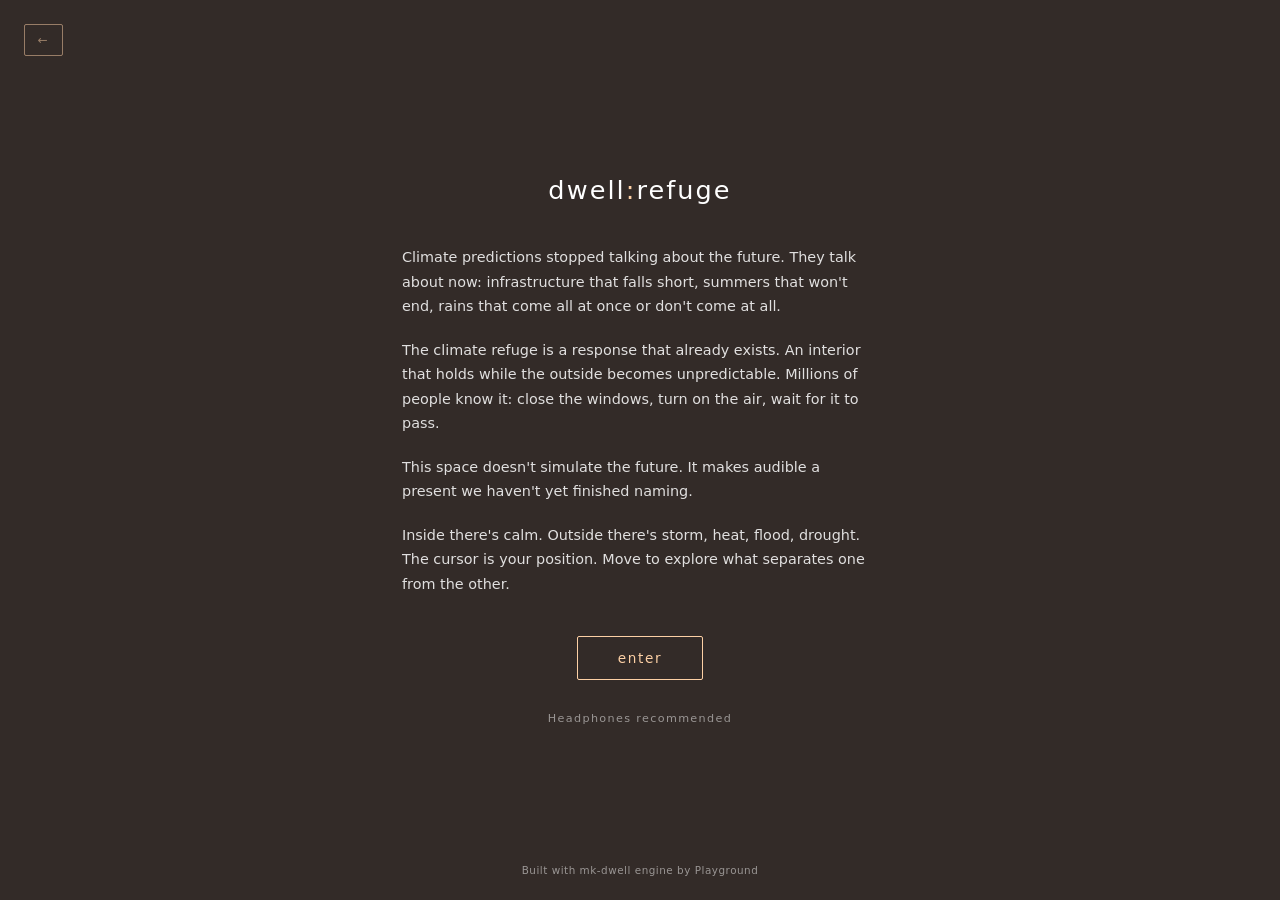
==== index.html @ 6f2449d6 "Phase 7: hybrid engine - optional real field recordings New js/samples.js layer: real CC0 recordings" ====
<!DOCTYPE html>
<html lang="en">
<head>
    <meta charset="UTF-8">
    <meta name="viewport" content="width=device-width, initial-scale=1.0">
    <title>dwell:refuge</title>
    <meta name="description" content="A climate refuge soundscape. The center is where you want to stay. The corners are where you want to escape from.">

    <!-- Favicon -->
    <link rel="icon" type="image/svg+xml" href="data:image/svg+xml,%3Csvg xmlns='http://www.w3.org/2000/svg' viewBox='0 0 32 32'%3E%3Crect width='32' height='32' fill='%23332b28'/%3E%3Ccircle cx='16' cy='16' r='4' fill='%23fdd0a5'/%3E%3C/svg%3E">

    <!-- Theme color -->
    <meta name="theme-color" content="#332b28">

    <!-- PWA Manifest -->
    <link rel="manifest" href="manifest.json">
    <meta name="apple-mobile-web-app-capable" content="yes">
    <meta name="apple-mobile-web-app-status-bar-style" content="black-translucent">
    <meta name="apple-mobile-web-app-title" content="refuge">

    <!-- Open Graph -->
    <meta property="og:title" content="dwell:refuge">
    <meta property="og:description" content="A climate refuge soundscape by Heated Studio">
    <meta property="og:type" content="website">

    <!-- Stylesheet -->
    <link rel="stylesheet" href="css/style.css">
</head>
<body>
    <!-- Back link (same tab: the graceful audio fade precedes navigation) -->
    <a href="https://heated.studio" class="back-link" aria-label="Back to heated.studio">&larr;</a>

    <!-- Entry Screen -->
    <div id="entry" class="entry-screen">
        <div class="entry-content">
            <h1 class="entry-title">dwell<span class="colon">:</span>refuge</h1>
            <div class="entry-text">
                <p>Climate predictions stopped talking about the future. They talk about now: infrastructure that falls short, summers that won't end, rains that come all at once or don't come at all.</p>
                <p>The climate refuge is a response that already exists. An interior that holds while the outside becomes unpredictable. Millions of people know it: close the windows, turn on the air, wait for it to pass.</p>
                <p>This space doesn't simulate the future. It makes audible a present we haven't yet finished naming.</p>
                <p>Inside there's calm. Outside there's storm, heat, flood, drought. The cursor is your position. Move to explore what separates one from the other.</p>
            </div>
            <button id="enterBtn" class="entry-button">enter</button>
            <p class="entry-hint">Headphones recommended</p>
        </div>
        <p class="entry-credit">Built with mk-dwell engine by Playground</p>
    </div>

    <!-- Sound Space (hidden until entered) -->
    <div id="space" class="sound-space hidden">
        <div class="space-hint" id="hint">move</div>
        <div class="zone-label" id="zoneLabel" aria-live="polite"></div>
    </div>

    <!-- Scripts (order matters: synthesis -> samples -> zones -> audio -> input -> main) -->
    <script src="js/synthesis.js"></script>
    <script src="js/samples.js"></script>
    <script src="js/zones.js"></script>
    <script src="js/audio.js"></script>
    <script src="js/input.js"></script>
    <script src="js/main.js"></script>

    <!-- Service Worker Registration -->
    <script>
        if ('serviceWorker' in navigator) {
            navigator.serviceWorker.register('service-worker.js')
                .then(function(registration) {
                    console.log('SW registered:', registration.scope);
                })
                .catch(function(error) {
                    console.log('SW registration failed:', error);
                });
        }
    </script>
</body>
</html>
---- css/style.css ----
/* ============================================
   DWELL:REFUGE - Heated Studio Edition
   A climate refuge soundscape
   ============================================ */

:root {
    --heated-bg: #332b28;
    --heated-text: #ffffff;
    --heated-accent: #fdd0a5;
    --heated-text-dim: rgba(255, 255, 255, 0.5);
    --heated-accent-dim: rgba(253, 208, 165, 0.5);
}

* {
    margin: 0;
    padding: 0;
    box-sizing: border-box;
}

html, body {
    width: 100%;
    height: 100%;
    overflow: hidden;
    background: var(--heated-bg);
    font-family: system-ui, -apple-system, BlinkMacSystemFont, 'Segoe UI', Roboto, sans-serif;
    color: var(--heated-text);
    cursor: crosshair;
}

/* Entry Screen */
.entry-screen {
    position: fixed;
    inset: 0;
    display: flex;
    align-items: center;
    justify-content: center;
    background: var(--heated-bg);
    z-index: 100;
    transition: opacity 1s ease-out;
    cursor: default;
}

.entry-screen.fade-out {
    opacity: 0;
    pointer-events: none;
}

.entry-content {
    text-align: center;
    max-width: 540px;
    padding: 2rem;
}

.entry-title {
    font-size: 1.6rem;
    font-weight: 300;
    color: var(--heated-text);
    letter-spacing: 0.08em;
    margin-bottom: 2.5rem;
}

.entry-title .colon {
    color: var(--heated-accent);
}

.entry-text {
    margin-bottom: 2.5rem;
    text-align: left;
}

.entry-text p {
    font-size: 0.9rem;
    font-weight: 300;
    line-height: 1.7;
    color: var(--heated-text);
    margin-bottom: 1.2rem;
    opacity: 0.85;
}

.entry-text p:last-child {
    margin-bottom: 0;
}

.entry-button {
    background: none;
    border: 1px solid var(--heated-accent);
    border-radius: 2px;
    font-family: inherit;
    font-size: 0.85rem;
    font-weight: 400;
    color: var(--heated-accent);
    letter-spacing: 0.12em;
    cursor: pointer;
    padding: 0.8rem 2.5rem;
    transition: all 0.2s ease;
}

.entry-button:hover {
    background: var(--heated-accent);
    color: var(--heated-bg);
}

.entry-button:active {
    opacity: 0.8;
}

.entry-hint {
    margin-top: 2rem;
    font-size: 0.7rem;
    font-weight: 300;
    color: var(--heated-text-dim);
    letter-spacing: 0.12em;
}

.entry-credit {
    position: absolute;
    bottom: 1.5rem;
    left: 50%;
    transform: translateX(-50%);
    font-size: 0.65rem;
    font-weight: 300;
    color: var(--heated-text-dim);
    letter-spacing: 0.05em;
}

/* Sound Space */
.sound-space {
    position: fixed;
    inset: 0;
    background: var(--heated-bg);
    transition: background-color 1.5s ease-out;
    cursor: crosshair;
}

.sound-space.hidden {
    display: none;
}

/* Hint text */
.space-hint {
    position: fixed;
    bottom: 2rem;
    left: 50%;
    transform: translateX(-50%);
    font-size: 0.7rem;
    font-weight: 300;
    color: var(--heated-text-dim);
    letter-spacing: 0.15em;
    opacity: 0;
    transition: opacity 2s ease;
    pointer-events: none;
}

.space-hint.visible {
    opacity: 1;
}

.space-hint.fade {
    opacity: 0;
}

/* Back link */
.back-link {
    position: fixed;
    top: 1.5rem;
    left: 1.5rem;
    font-size: 0.75rem;
    font-weight: 400;
    color: var(--heated-accent-dim);
    text-decoration: none;
    letter-spacing: 0.08em;
    padding: 0.5rem 0.8rem;
    border: 1px solid var(--heated-accent-dim);
    border-radius: 2px;
    z-index: 200;
    transition: all 0.2s ease;
    cursor: pointer;
}

.back-link:hover {
    color: var(--heated-accent);
    border-color: var(--heated-accent);
}

/* Debug overlay (?debug) */
.debug-panel {
    position: fixed;
    top: 1rem;
    right: 1rem;
    margin: 0;
    padding: 0.6rem 0.8rem;
    font-family: ui-monospace, 'SF Mono', Menlo, monospace;
    font-size: 0.65rem;
    line-height: 1.5;
    color: var(--heated-accent);
    background: rgba(0, 0, 0, 0.35);
    border-radius: 2px;
    pointer-events: none;
    z-index: 300;
    white-space: pre;
}

.entry-button:disabled {
    opacity: 0.4;
    cursor: default;
}

.entry-button:disabled:hover {
    background: none;
    color: var(--heated-accent);
}

/* Keyboard focus */
.entry-button:focus-visible,
.back-link:focus-visible,
.gyro-button:focus-visible {
    outline: 1px solid var(--heated-accent);
    outline-offset: 3px;
}

/* Prevent text selection */
.entry-screen, .sound-space {
    user-select: none;
    -webkit-user-select: none;
}

/* Cursor glow - soft light following the listener's position */
.cursor-glow {
    position: fixed;
    width: 320px;
    height: 320px;
    margin: -160px 0 0 -160px;
    border-radius: 50%;
    background: radial-gradient(circle,
        rgba(253, 208, 165, 0.07) 0%,
        rgba(253, 208, 165, 0) 70%);
    pointer-events: none;
    z-index: 50;
    transition: left 0.1s linear, top 0.1s linear;
}

.cursor-glow.hidden {
    display: none;
}

/* Zone label - appears when dwelling in place */
.zone-label {
    position: fixed;
    top: 50%;
    left: 50%;
    transform: translate(-50%, -50%);
    font-size: 0.75rem;
    font-weight: 300;
    color: var(--heated-accent-dim);
    letter-spacing: 0.35em;
    text-transform: lowercase;
    opacity: 0;
    transition: opacity 1.5s ease;
    pointer-events: none;
}

.zone-label.visible {
    opacity: 1;
}

/* Event pulses - synced to zone sounds */
.sound-space::after {
    content: '';
    position: absolute;
    inset: 0;
    background: #ffffff;
    opacity: 0;
    pointer-events: none;
}

.sound-space.flash::after {
    animation: zone-flash 0.6s ease-out;
}

@keyframes zone-flash {
    0% { opacity: 0.06; }
    100% { opacity: 0; }
}

.sound-space.shake {
    animation: zone-shake 0.5s ease-in-out;
}

@keyframes zone-shake {
    0%, 100% { transform: translate(0, 0); }
    20% { transform: translate(1px, 0); }
    40% { transform: translate(-1px, 1px); }
    60% { transform: translate(1px, -1px); }
    80% { transform: translate(-1px, 0); }
}

@media (prefers-reduced-motion: reduce) {
    .sound-space.flash::after,
    .sound-space.shake {
        animation: none;
    }

    .cursor-glow {
        transition: none;
    }
}

/* Gyroscope Button (Mobile) */
.gyro-button {
    position: fixed;
    bottom: 2rem;
    left: 50%;
    transform: translateX(-50%);
    background: none;
    border: 1px solid var(--heated-accent-dim);
    border-radius: 2px;
    font-family: inherit;
    font-size: 0.7rem;
    font-weight: 300;
    color: var(--heated-accent-dim);
    letter-spacing: 0.1em;
    padding: 0.6rem 1.2rem;
    z-index: 150;
    cursor: pointer;
    transition: all 0.2s ease;
}

.gyro-button:hover,
.gyro-button:active {
    color: var(--heated-accent);
    border-color: var(--heated-accent);
}

/* Touch devices */
@media (hover: none) {
    html, body, .sound-space {
        cursor: default;
    }
}
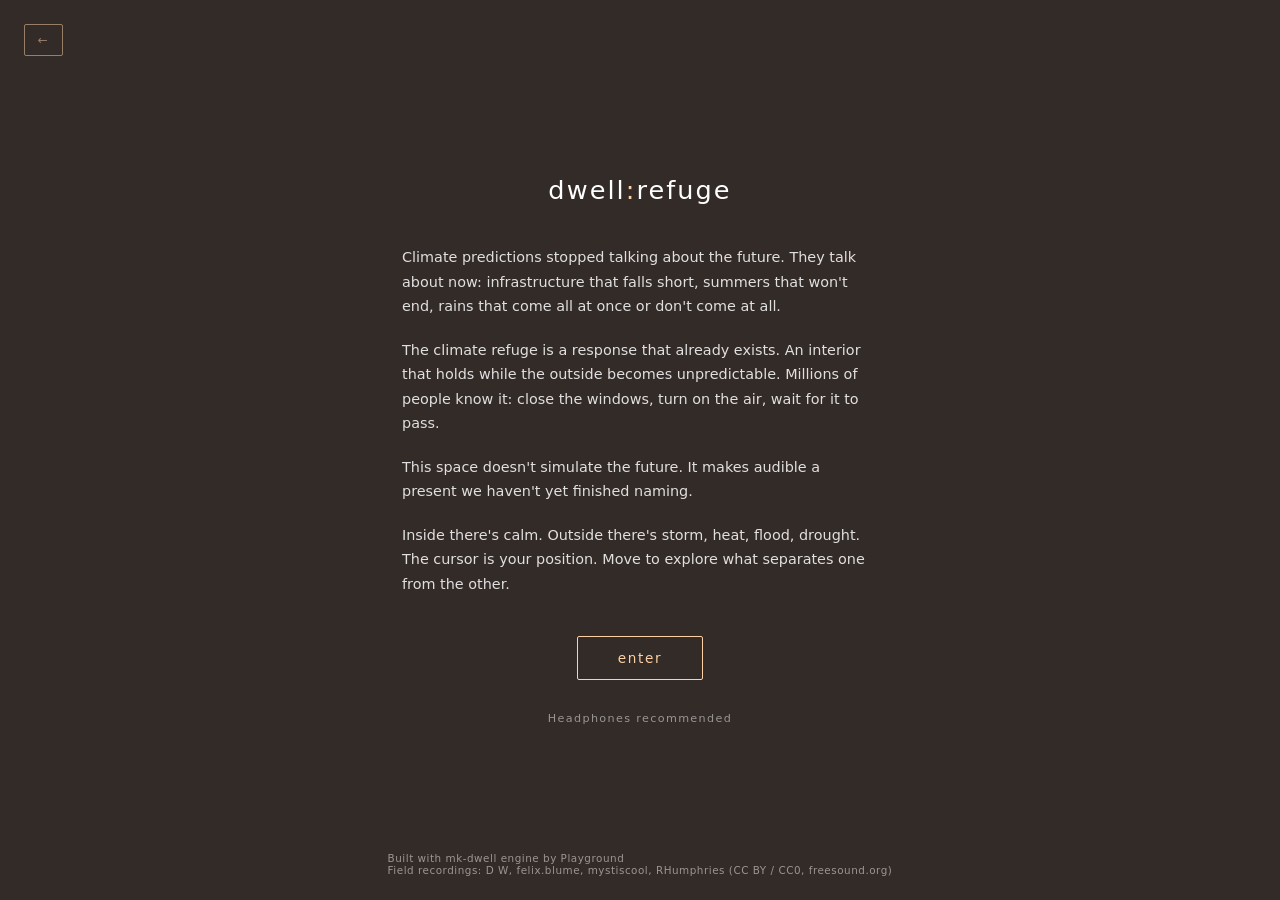
==== commit d72958bf: "Add real field recordings: rain, wind, water and thunder Fetched free-licensed recordings through th" ====
--- a/index.html
+++ b/index.html
@@ -43,7 +43,7 @@
             <button id="enterBtn" class="entry-button">enter</button>
             <p class="entry-hint">Headphones recommended</p>
         </div>
-        <p class="entry-credit">Built with mk-dwell engine by Playground</p>
+        <p class="entry-credit">Built with mk-dwell engine by Playground<br>Field recordings: D&nbsp;W, felix.blume, mystiscool, RHumphries (CC&nbsp;BY&nbsp;/&nbsp;CC0, freesound.org)</p>
     </div>
 
     <!-- Sound Space (hidden until entered) -->
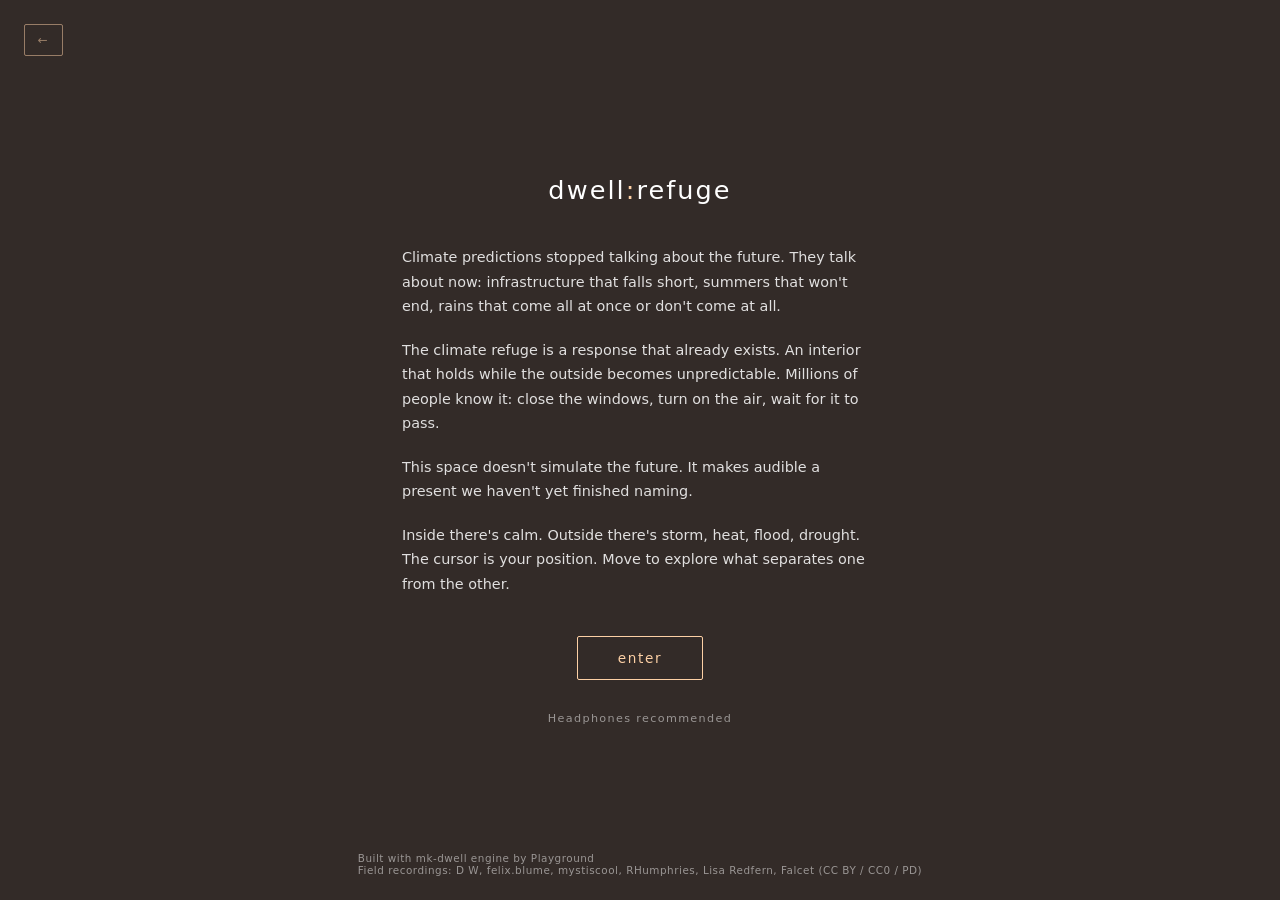
==== commit faa23e6e: "Add cicadas and splash recordings from the Blanket collection Sourced github.com/rafaelmardojai/blan" ====
--- a/index.html
+++ b/index.html
@@ -43,7 +43,7 @@
             <button id="enterBtn" class="entry-button">enter</button>
             <p class="entry-hint">Headphones recommended</p>
         </div>
-        <p class="entry-credit">Built with mk-dwell engine by Playground<br>Field recordings: D&nbsp;W, felix.blume, mystiscool, RHumphries (CC&nbsp;BY&nbsp;/&nbsp;CC0, freesound.org)</p>
+        <p class="entry-credit">Built with mk-dwell engine by Playground<br>Field recordings: D&nbsp;W, felix.blume, mystiscool, RHumphries, Lisa&nbsp;Redfern, Falcet (CC&nbsp;BY&nbsp;/&nbsp;CC0&nbsp;/&nbsp;PD)</p>
     </div>
 
     <!-- Sound Space (hidden until entered) -->
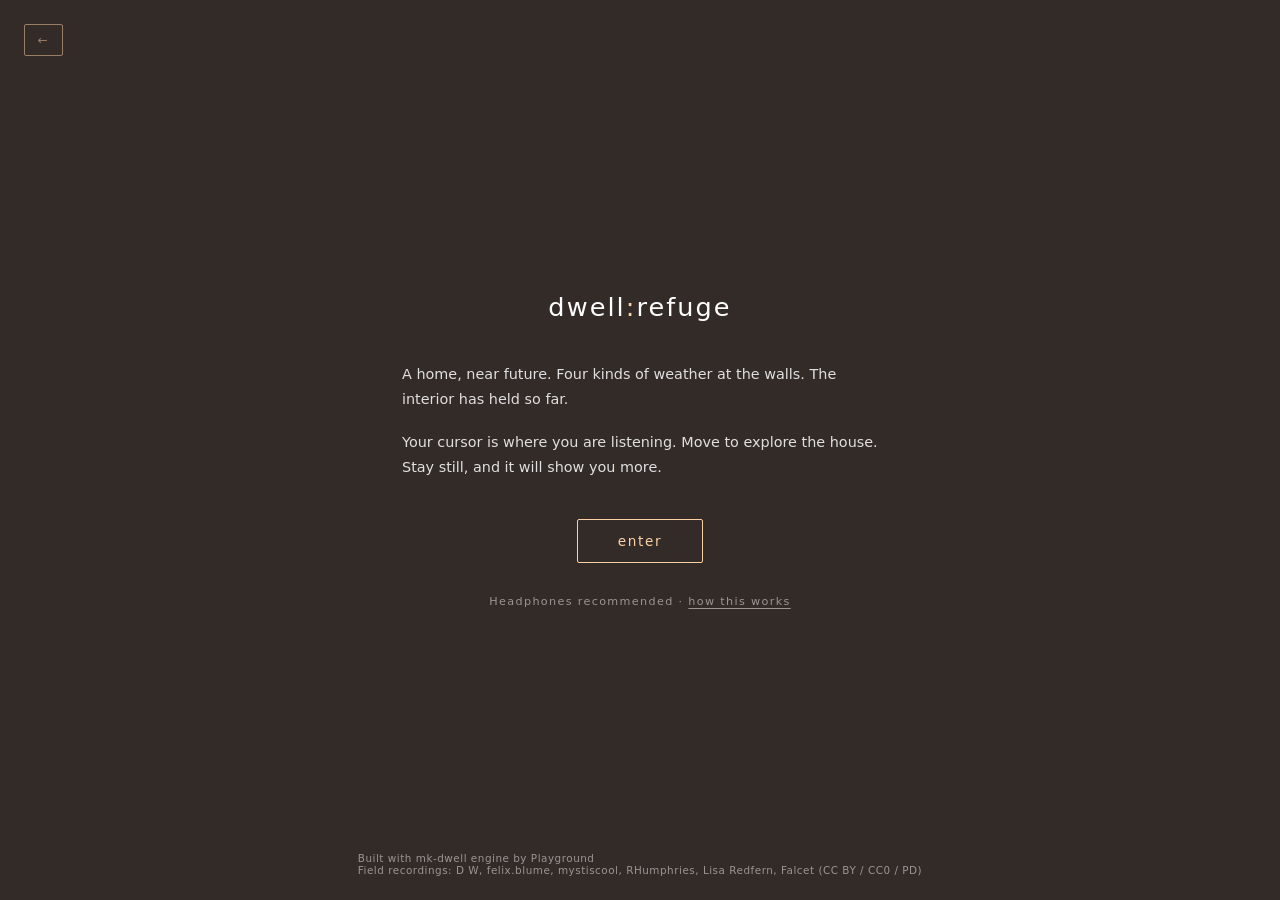
==== commit 9337bc5b: "Tier 1: wrongness, harmony, seams, recession, ducking, the radio Implements the seven Tier 1 items f" ====
--- a/index.html
+++ b/index.html
@@ -35,13 +35,11 @@
         <div class="entry-content">
             <h1 class="entry-title">dwell<span class="colon">:</span>refuge</h1>
             <div class="entry-text">
-                <p>Climate predictions stopped talking about the future. They talk about now: infrastructure that falls short, summers that won't end, rains that come all at once or don't come at all.</p>
-                <p>The climate refuge is a response that already exists. An interior that holds while the outside becomes unpredictable. Millions of people know it: close the windows, turn on the air, wait for it to pass.</p>
-                <p>This space doesn't simulate the future. It makes audible a present we haven't yet finished naming.</p>
-                <p>Inside there's calm. Outside there's storm, heat, flood, drought. The cursor is your position. Move to explore what separates one from the other.</p>
+                <p>A home, near future. Four kinds of weather at the walls. The interior has held so far.</p>
+                <p>Your cursor is where you are listening. Move to explore the house. Stay still, and it will show you more.</p>
             </div>
             <button id="enterBtn" class="entry-button">enter</button>
-            <p class="entry-hint">Headphones recommended</p>
+            <p class="entry-hint">Headphones recommended &middot; <a class="entry-link" href="how.html">how this works</a></p>
         </div>
         <p class="entry-credit">Built with mk-dwell engine by Playground<br>Field recordings: D&nbsp;W, felix.blume, mystiscool, RHumphries, Lisa&nbsp;Redfern, Falcet (CC&nbsp;BY&nbsp;/&nbsp;CC0&nbsp;/&nbsp;PD)</p>
     </div>
--- a/css/style.css
+++ b/css/style.css
@@ -110,6 +110,67 @@
     font-weight: 300;
     color: var(--heated-text-dim);
     letter-spacing: 0.12em;
+}
+
+.entry-link {
+    color: var(--heated-text-dim);
+    text-decoration: underline;
+    text-underline-offset: 3px;
+    transition: color 0.2s ease;
+}
+
+.entry-link:hover {
+    color: var(--heated-accent);
+}
+
+/* Method page (how.html) */
+.doc-page {
+    max-width: 560px;
+    margin: 0 auto;
+    padding: 4rem 2rem;
+    height: 100%;
+    overflow-y: auto;
+    box-sizing: border-box;
+}
+
+.doc-page h1 {
+    font-size: 1.3rem;
+    font-weight: 300;
+    letter-spacing: 0.08em;
+    margin-bottom: 2rem;
+}
+
+.doc-page h2 {
+    font-size: 0.85rem;
+    font-weight: 400;
+    color: var(--heated-accent);
+    letter-spacing: 0.12em;
+    margin: 2.2rem 0 0.8rem;
+}
+
+.doc-page p, .doc-page li {
+    font-size: 0.88rem;
+    font-weight: 300;
+    line-height: 1.7;
+    opacity: 0.85;
+    margin-bottom: 1rem;
+}
+
+.doc-page ul {
+    padding-left: 1.2rem;
+}
+
+.doc-page a {
+    color: var(--heated-accent-dim);
+}
+
+.doc-page a:hover {
+    color: var(--heated-accent);
+}
+
+body.doc {
+    overflow-y: auto;
+    cursor: default;
 }
 
 .entry-credit {
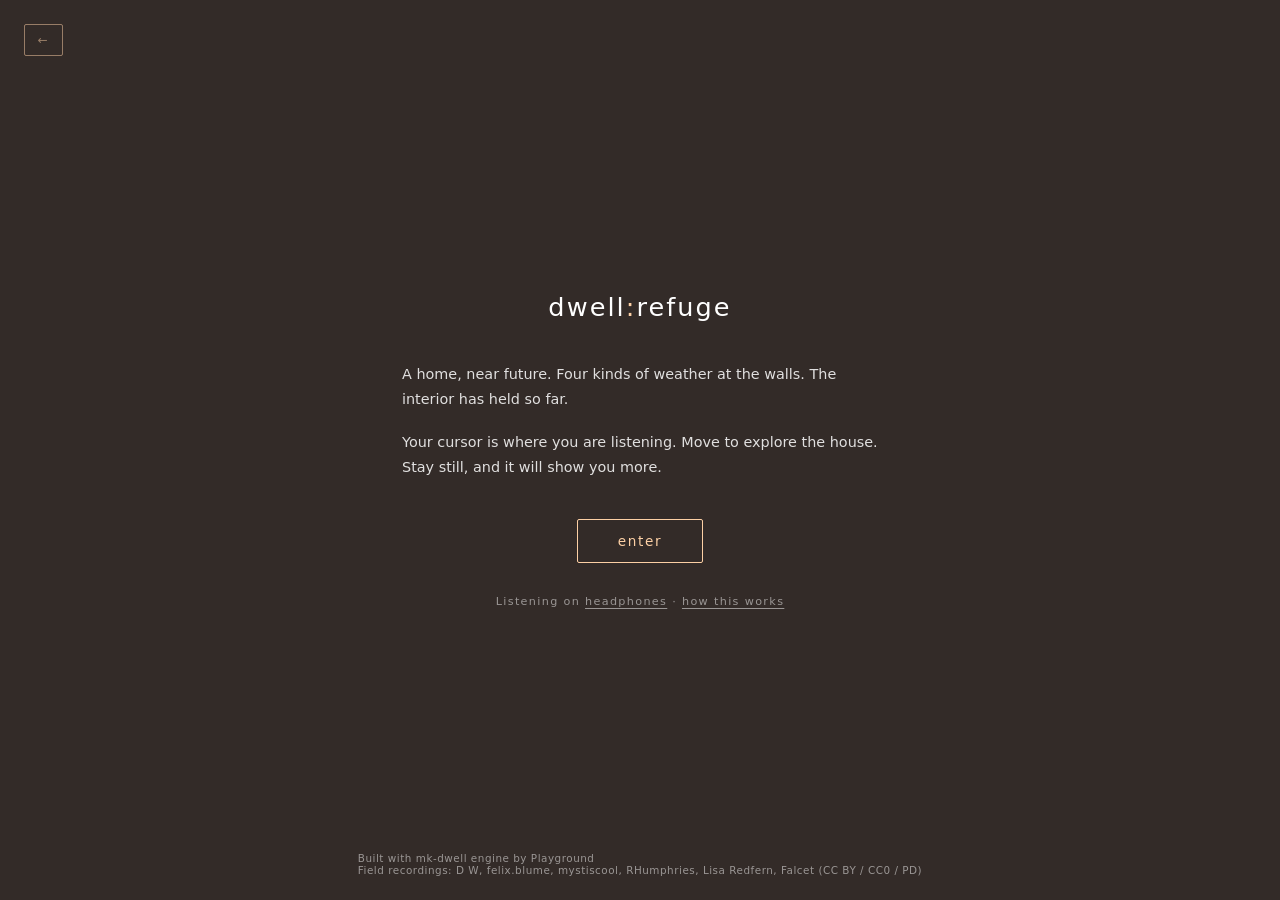
==== commit f7e495b7: "Tier 3: playback profile, local time, canonical walk, memories Implements the Tier 3 items that stan" ====
--- a/index.html
+++ b/index.html
@@ -39,7 +39,7 @@
                 <p>Your cursor is where you are listening. Move to explore the house. Stay still, and it will show you more.</p>
             </div>
             <button id="enterBtn" class="entry-button">enter</button>
-            <p class="entry-hint">Headphones recommended &middot; <a class="entry-link" href="how.html">how this works</a></p>
+            <p class="entry-hint">Listening on <span id="profileToggle" class="entry-link" role="button" tabindex="0">headphones</span> &middot; <a class="entry-link" href="how.html">how this works</a></p>
         </div>
         <p class="entry-credit">Built with mk-dwell engine by Playground<br>Field recordings: D&nbsp;W, felix.blume, mystiscool, RHumphries, Lisa&nbsp;Redfern, Falcet (CC&nbsp;BY&nbsp;/&nbsp;CC0&nbsp;/&nbsp;PD)</p>
     </div>
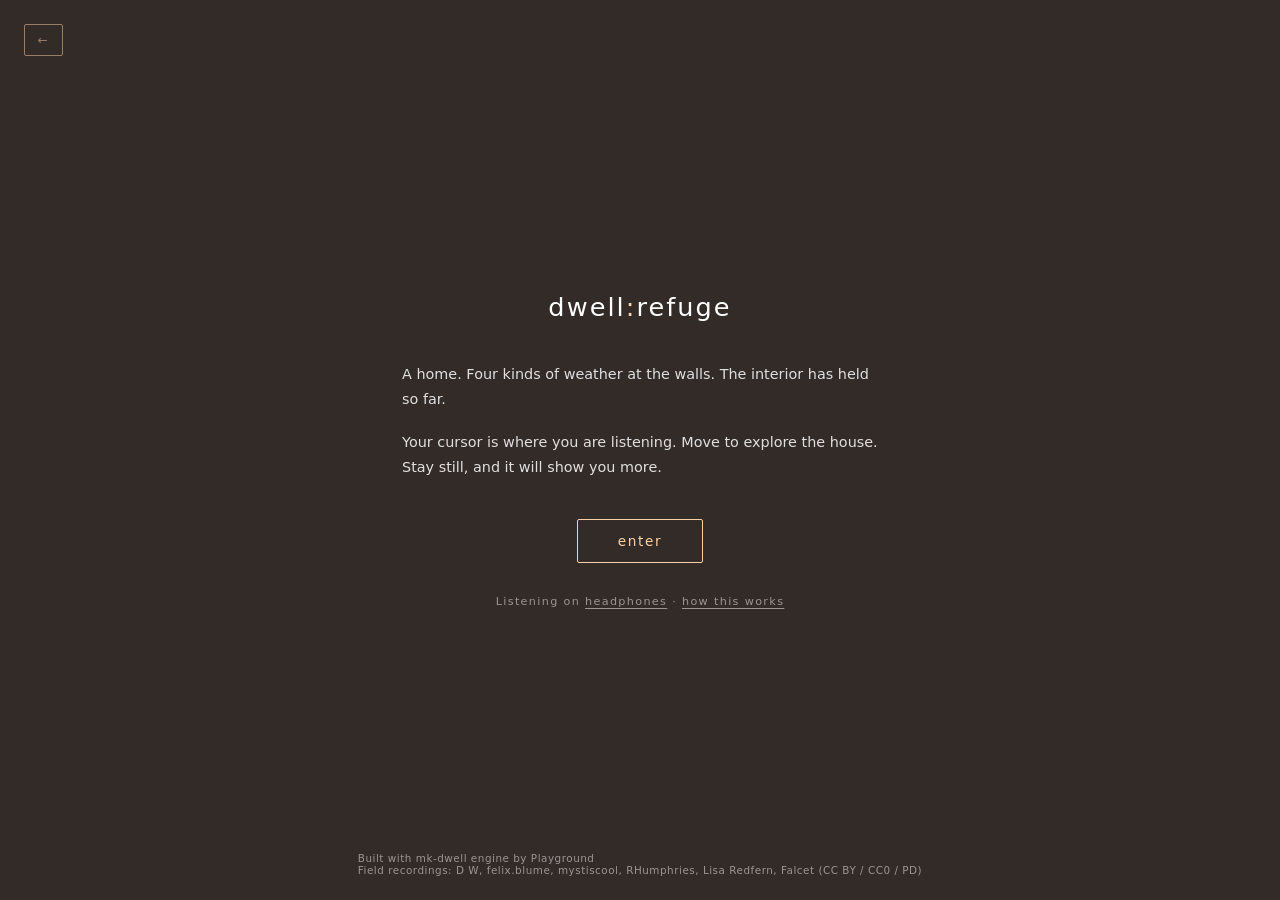
==== commit adb8bd8c: "Drop "near future" from the entry: the piece is present tense The founding thesis is explicit - this" ====
--- a/index.html
+++ b/index.html
@@ -35,7 +35,7 @@
         <div class="entry-content">
             <h1 class="entry-title">dwell<span class="colon">:</span>refuge</h1>
             <div class="entry-text">
-                <p>A home, near future. Four kinds of weather at the walls. The interior has held so far.</p>
+                <p>A home. Four kinds of weather at the walls. The interior has held so far.</p>
                 <p>Your cursor is where you are listening. Move to explore the house. Stay still, and it will show you more.</p>
             </div>
             <button id="enterBtn" class="entry-button">enter</button>
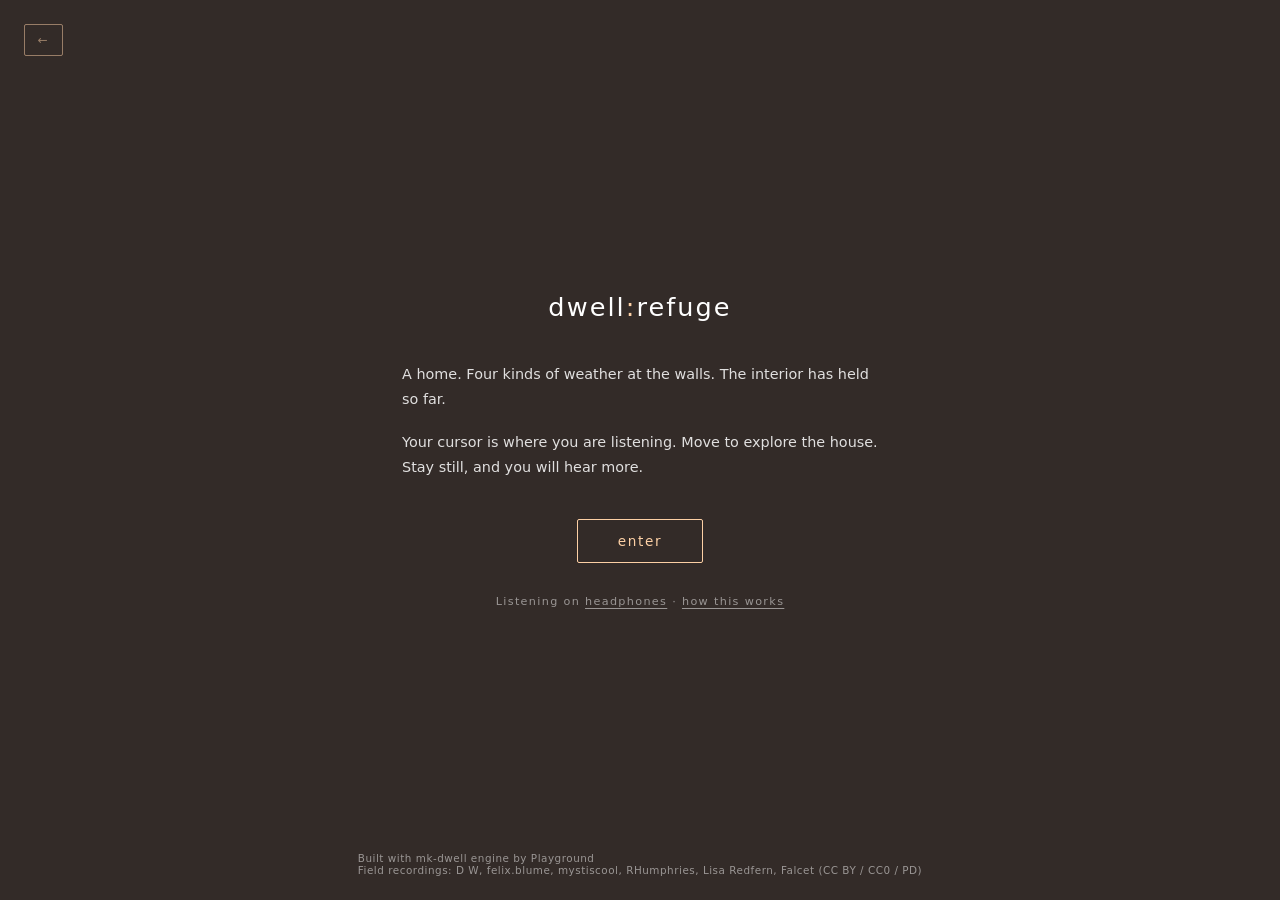
==== commit cf4f2df5: "Remove onboarding: full audio from the first second No lights-down timer, no phase - the piece enter" ====
--- a/index.html
+++ b/index.html
@@ -36,7 +36,7 @@
             <h1 class="entry-title">dwell<span class="colon">:</span>refuge</h1>
             <div class="entry-text">
                 <p>A home. Four kinds of weather at the walls. The interior has held so far.</p>
-                <p>Your cursor is where you are listening. Move to explore the house. Stay still, and it will show you more.</p>
+                <p>Your cursor is where you are listening. Move to explore the house. Stay still, and you will hear more.</p>
             </div>
             <button id="enterBtn" class="entry-button">enter</button>
             <p class="entry-hint">Listening on <span id="profileToggle" class="entry-link" role="button" tabindex="0">headphones</span> &middot; <a class="entry-link" href="how.html">how this works</a></p>
@@ -44,9 +44,10 @@
         <p class="entry-credit">Built with mk-dwell engine by Playground<br>Field recordings: D&nbsp;W, felix.blume, mystiscool, RHumphries, Lisa&nbsp;Redfern, Falcet (CC&nbsp;BY&nbsp;/&nbsp;CC0&nbsp;/&nbsp;PD)</p>
     </div>
 
-    <!-- Sound Space (hidden until entered) -->
+    <!-- Sound Space (hidden until entered). Full audio: the only
+         element inside is the aria-live zone label, unseen, for
+         screen readers. -->
     <div id="space" class="sound-space hidden">
-        <div class="space-hint" id="hint">move</div>
         <div class="zone-label" id="zoneLabel" aria-live="polite"></div>
     </div>
 
--- a/css/style.css
+++ b/css/style.css
@@ -297,7 +297,33 @@
         rgba(253, 208, 165, 0) 70%);
     pointer-events: none;
     z-index: 50;
-    transition: left 0.1s linear, top 0.1s linear;
+    opacity: 1;
+    transition: left 0.1s linear, top 0.1s linear, opacity 12s ease;
+}
+
+/* Full audio: after onboarding the lights go down - the visual
+   layer withdraws slowly and the piece is sound alone. The zone
+   label keeps updating for screen readers (aria-live), unseen. */
+body.audio-only .sound-space {
+    background-color: var(--heated-bg) !important;
+    transition: background-color 16s ease;
+}
+
+body.audio-only .cursor-glow {
+    opacity: 0;
+}
+
+body.audio-only .sound-space.flash::after,
+body.audio-only .sound-space.shake {
+    animation: none;
+}
+
+body.audio-only .zone-label {
+    opacity: 0 !important;
+}
+
+body.audio-only .space-hint {
+    opacity: 0 !important;
 }
 
 .cursor-glow.hidden {
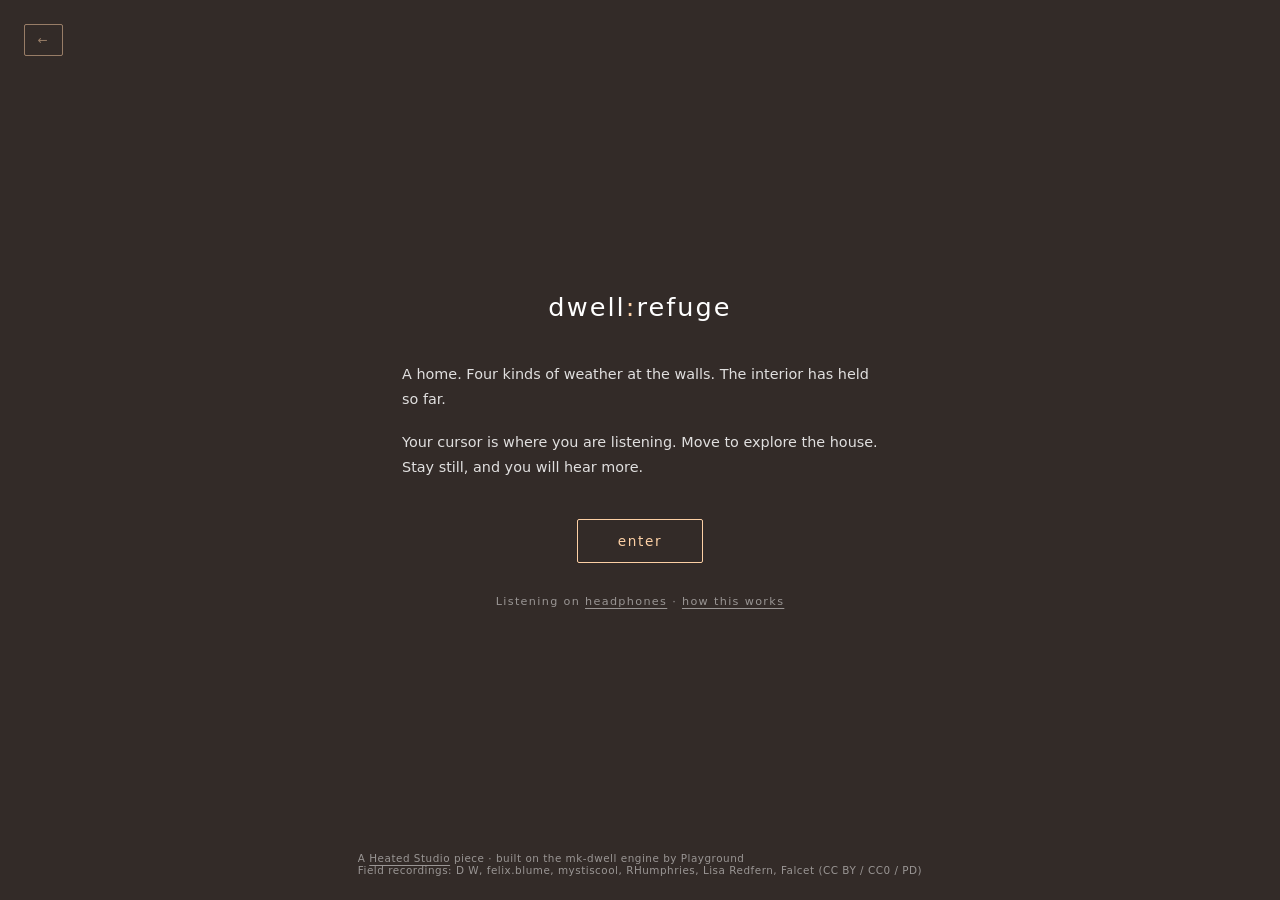
==== commit 5f6218ca: "Make Heated's authorship legible: threshold, bridge, lineage The piece was conceptually Heated's bes" ====
--- a/index.html
+++ b/index.html
@@ -3,7 +3,7 @@
 <head>
     <meta charset="UTF-8">
     <meta name="viewport" content="width=device-width, initial-scale=1.0">
-    <title>dwell:refuge</title>
+    <title>dwell:refuge — Heated Studio</title>
     <meta name="description" content="A climate refuge soundscape. The center is where you want to stay. The corners are where you want to escape from.">
 
     <!-- Favicon -->
@@ -19,7 +19,7 @@
     <meta name="apple-mobile-web-app-title" content="refuge">
 
     <!-- Open Graph -->
-    <meta property="og:title" content="dwell:refuge">
+    <meta property="og:title" content="dwell:refuge — Heated Studio">
     <meta property="og:description" content="A climate refuge soundscape by Heated Studio">
     <meta property="og:type" content="website">
 
@@ -28,7 +28,7 @@
 </head>
 <body>
     <!-- Back link (same tab: the graceful audio fade precedes navigation) -->
-    <a href="https://heated.studio" class="back-link" aria-label="Back to heated.studio">&larr;</a>
+    <a href="https://heated.studio" class="back-link" title="heated.studio" aria-label="Back to heated.studio">&larr;</a>
 
     <!-- Entry Screen -->
     <div id="entry" class="entry-screen">
@@ -41,7 +41,7 @@
             <button id="enterBtn" class="entry-button">enter</button>
             <p class="entry-hint">Listening on <span id="profileToggle" class="entry-link" role="button" tabindex="0">headphones</span> &middot; <a class="entry-link" href="how.html">how this works</a></p>
         </div>
-        <p class="entry-credit">Built with mk-dwell engine by Playground<br>Field recordings: D&nbsp;W, felix.blume, mystiscool, RHumphries, Lisa&nbsp;Redfern, Falcet (CC&nbsp;BY&nbsp;/&nbsp;CC0&nbsp;/&nbsp;PD)</p>
+        <p class="entry-credit">A <a class="entry-link" href="https://heated.studio">Heated Studio</a> piece &middot; built on the mk-dwell engine by Playground<br>Field recordings: D&nbsp;W, felix.blume, mystiscool, RHumphries, Lisa&nbsp;Redfern, Falcet (CC&nbsp;BY&nbsp;/&nbsp;CC0&nbsp;/&nbsp;PD)</p>
     </div>
 
     <!-- Sound Space (hidden until entered). Full audio: the only
